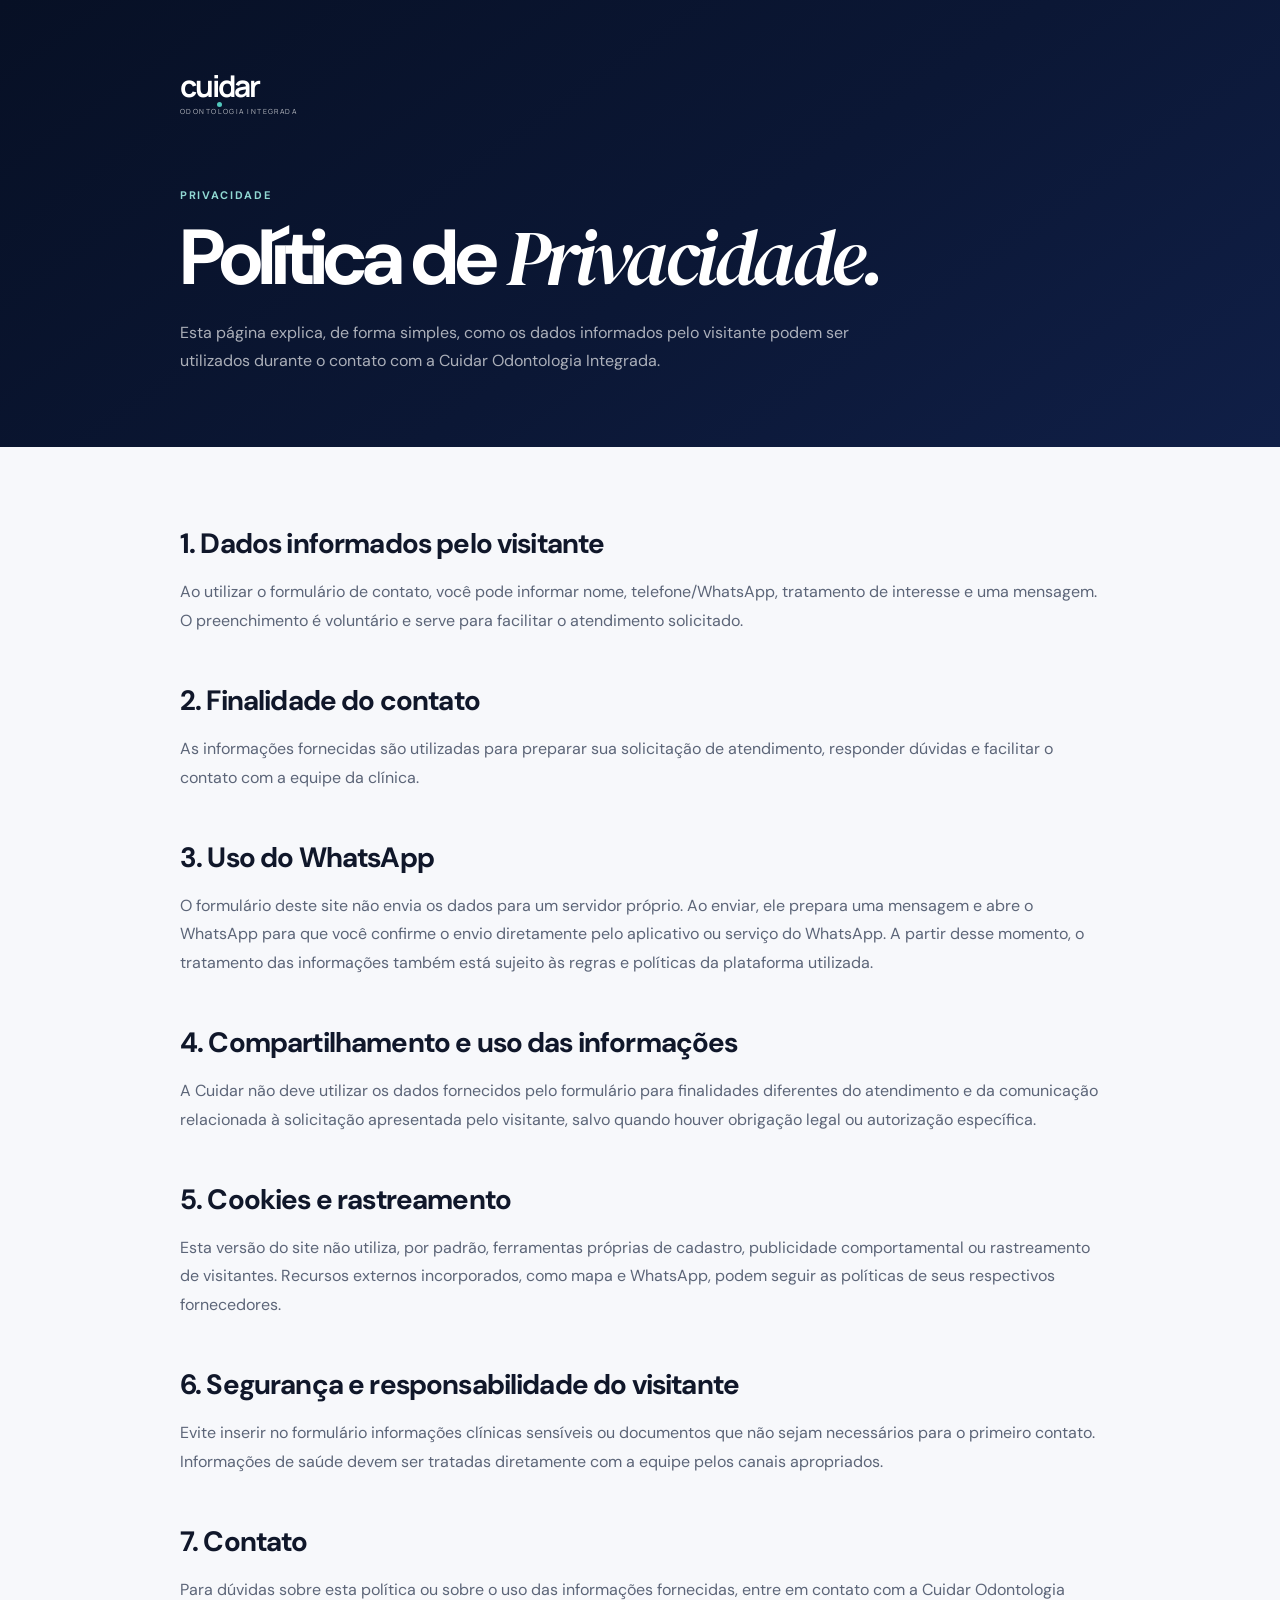
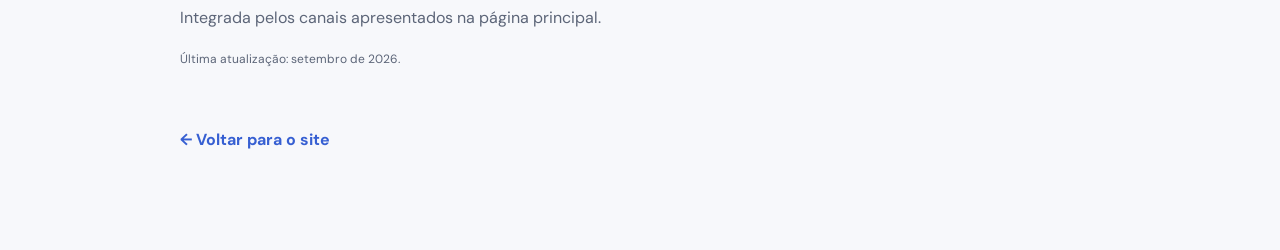
==== politica-de-privacidade.html @ fffa8356 "Site Pronto" ====
<!doctype html>
<html lang="pt-BR">
<head>
  <meta charset="utf-8">
  <meta name="viewport" content="width=device-width, initial-scale=1">
  <meta name="theme-color" content="#0b1530">
  <meta name="description" content="Política de Privacidade da Cuidar Odontologia Integrada.">
  <meta name="robots" content="index,follow">
  <link rel="icon" href="assets/favicon.svg" type="image/svg+xml">
  <title>Política de Privacidade | Cuidar Odontologia Integrada</title>
  <link rel="stylesheet" href="style.css">
  <style>
    .privacy-page{min-height:100vh;background:#f7f8fb;color:#10172a}.privacy-hero{padding:72px max(5vw,24px);background:linear-gradient(145deg,#071025,#0b1735 55%,#101f47);color:#fff}.privacy-shell{width:min(920px,100%);margin:auto}.privacy-brand{display:inline-flex;margin-bottom:72px}.privacy-hero h1{font-size:clamp(44px,7vw,78px);line-height:.96;letter-spacing:-.055em;margin:0}.privacy-hero p{max-width:680px;color:rgba(255,255,255,.66);line-height:1.75;margin:24px 0 0}.privacy-content{padding:78px max(5vw,24px) 100px}.privacy-content h2{font-size:28px;letter-spacing:-.03em;margin:46px 0 14px}.privacy-content h2:first-child{margin-top:0}.privacy-content p,.privacy-content li{color:#5c6578;line-height:1.8}.privacy-content ul{padding-left:22px}.privacy-back{display:inline-flex;margin-top:46px;font-weight:700;color:#365fd2}.privacy-updated{font-size:12px;color:#7a8394;margin-top:14px}@media(max-width:760px){.privacy-hero{padding-top:42px}.privacy-brand{margin-bottom:54px}.privacy-content{padding-top:58px}}
  </style>
</head>
<body class="privacy-page">
  <a class="skip-link" href="#conteudo">Pular para o conteúdo</a>
  <header class="privacy-hero">
    <div class="privacy-shell">
      <a class="brand privacy-brand" href="index.html" aria-label="Voltar para a página inicial da Cuidar">
        <span class="brand-word">cu<span class="brand-dot">i</span>dar</span>
        <span class="brand-sub">Odontologia Integrada</span>
      </a>
      <span class="section-kicker light">Privacidade</span>
      <h1>Política de <em>Privacidade.</em></h1>
      <p>Esta página explica, de forma simples, como os dados informados pelo visitante podem ser utilizados durante o contato com a Cuidar Odontologia Integrada.</p>
    </div>
  </header>
  <main class="privacy-content" id="conteudo">
    <div class="privacy-shell">
      <h2>1. Dados informados pelo visitante</h2>
      <p>Ao utilizar o formulário de contato, você pode informar nome, telefone/WhatsApp, tratamento de interesse e uma mensagem. O preenchimento é voluntário e serve para facilitar o atendimento solicitado.</p>

      <h2>2. Finalidade do contato</h2>
      <p>As informações fornecidas são utilizadas para preparar sua solicitação de atendimento, responder dúvidas e facilitar o contato com a equipe da clínica.</p>

      <h2>3. Uso do WhatsApp</h2>
      <p>O formulário deste site não envia os dados para um servidor próprio. Ao enviar, ele prepara uma mensagem e abre o WhatsApp para que você confirme o envio diretamente pelo aplicativo ou serviço do WhatsApp. A partir desse momento, o tratamento das informações também está sujeito às regras e políticas da plataforma utilizada.</p>

      <h2>4. Compartilhamento e uso das informações</h2>
      <p>A Cuidar não deve utilizar os dados fornecidos pelo formulário para finalidades diferentes do atendimento e da comunicação relacionada à solicitação apresentada pelo visitante, salvo quando houver obrigação legal ou autorização específica.</p>

      <h2>5. Cookies e rastreamento</h2>
      <p>Esta versão do site não utiliza, por padrão, ferramentas próprias de cadastro, publicidade comportamental ou rastreamento de visitantes. Recursos externos incorporados, como mapa e WhatsApp, podem seguir as políticas de seus respectivos fornecedores.</p>

      <h2>6. Segurança e responsabilidade do visitante</h2>
      <p>Evite inserir no formulário informações clínicas sensíveis ou documentos que não sejam necessários para o primeiro contato. Informações de saúde devem ser tratadas diretamente com a equipe pelos canais apropriados.</p>

      <h2>7. Contato</h2>
      <p>Para dúvidas sobre esta política ou sobre o uso das informações fornecidas, entre em contato com a Cuidar Odontologia Integrada pelos canais apresentados na página principal.</p>

      <p class="privacy-updated">Última atualização: setembro de 2026.</p>
      <a class="privacy-back" href="index.html">← Voltar para o site</a>
    </div>
  </main>
</body>
</html>
---- style.css ----
@import url('https://fonts.googleapis.com/css2?family=DM+Sans:wght@400;500;600;700&family=DM+Serif+Display:ital@0;1&family=Instrument+Serif:ital@0;1&family=Manrope:wght@400;500;600;700;800&display=swap');

:root{
  --ink:#10172a;
  --ink-2:#5c6578;
  --navy:#081127;
  --navy-2:#0c1837;
  --blue:#17306d;
  --blue-2:#24498e;
  --electric:#365fd2;
  --aqua:#52c9bd;
  --paper:#f5f7fb;
  --white:#fff;
  --line:rgba(16,23,42,.12);
  --line-dark:rgba(255,255,255,.14);
  --radius:32px;
  --serif:'DM Serif Display', Georgia, serif;
  --sans:'DM Sans', Inter, Arial, sans-serif;
  --shadow:0 30px 80px rgba(8,17,39,.16);
}

*{box-sizing:border-box}
html{scroll-behavior:smooth}
body{
  margin:0;
  color:var(--ink);
  background:var(--paper);
  font-family:var(--sans);
  -webkit-font-smoothing:antialiased;
  overflow-x:hidden;
}
img{display:block;width:100%}
a{color:inherit;text-decoration:none}
a:focus-visible,button:focus-visible,input:focus-visible,textarea:focus-visible,select:focus-visible,summary:focus-visible{outline:3px solid rgba(82,201,189,.72);outline-offset:4px}
button,input,textarea,select{font:inherit}
button{cursor:pointer}
em{font-family:var(--serif);font-weight:400}
::selection{background:var(--aqua);color:var(--navy)}
.skip-link{
  position:fixed;z-index:9999;left:16px;top:-100px;background:#fff;color:#111;padding:12px 18px;border-radius:99px;
}
.skip-link:focus{top:16px}
.site-header{
  position:fixed;inset:0 0 auto 0;z-index:1000;padding:18px 22px;transition:.35s ease;
}
.site-header.scrolled{padding-top:10px}
.nav-shell{
  width:min(1380px,100%);margin:auto;min-height:70px;padding:0 18px 0 22px;display:flex;align-items:center;gap:28px;
  border:1px solid transparent;border-radius:22px;color:white;transition:.35s ease;
}
.site-header.scrolled .nav-shell{
  background:rgba(8,17,39,.82);border-color:rgba(255,255,255,.12);backdrop-filter:blur(18px);box-shadow:0 20px 60px rgba(0,0,0,.15);
}
.brand{display:flex;flex-direction:column;min-width:168px}
.brand-word{font-size:28px;line-height:.9;font-weight:700;letter-spacing:-1.8px}
.brand-dot{position:relative}
.brand-dot:after{content:'';position:absolute;width:5px;height:5px;border-radius:50%;background:var(--aqua);bottom:-1px;left:5px}
.brand-sub{font-size:8px;text-transform:uppercase;letter-spacing:.16em;opacity:.65;margin-top:7px}
.desktop-nav{display:flex;gap:28px;margin-left:auto}
.desktop-nav a{font-size:13px;color:rgba(255,255,255,.75);position:relative}
.desktop-nav a:after{content:'';position:absolute;height:1px;left:0;bottom:-8px;width:0;background:var(--aqua);transition:.25s}
.desktop-nav a:hover:after,.desktop-nav a.active:after{width:100%}
.desktop-nav a:hover,.desktop-nav a.active{color:#fff}
.btn{
  min-height:50px;padding:0 22px;display:inline-flex;align-items:center;justify-content:center;gap:12px;border-radius:99px;border:1px solid transparent;
  font-weight:600;font-size:13px;letter-spacing:-.01em;transition:.25s ease;
}
.btn:hover{transform:translateY(-2px)}
.btn-primary{background:var(--electric);color:white;box-shadow:0 16px 35px rgba(54,95,210,.24)}
.btn-primary:hover{background:#2c52c3}
.btn-nav{border-color:rgba(255,255,255,.25);color:white;min-height:44px;padding:0 18px}
.btn-nav:hover{background:white;color:var(--navy)}
.btn-light{background:white;color:var(--navy)}
.btn-light:hover{background:#eaf0ff}
.menu-toggle{display:none;margin-left:auto;width:46px;height:46px;border:0;border-radius:50%;background:rgba(255,255,255,.1);position:relative}
.menu-toggle span{position:absolute;width:18px;height:1.5px;background:white;left:14px;transition:.25s}
.menu-toggle span:first-child{top:19px}.menu-toggle span:last-child{top:26px}
.menu-toggle.open span:first-child{transform:translateY(3.5px) rotate(45deg)}
.menu-toggle.open span:last-child{transform:translateY(-3.5px) rotate(-45deg)}
.mobile-menu{
  width:min(1380px,calc(100% - 44px));margin:8px auto 0;padding:28px;border-radius:24px;background:#0a1530;color:white;border:1px solid rgba(255,255,255,.12);box-shadow:var(--shadow);
}
.mobile-menu nav{display:flex;flex-direction:column;margin-bottom:24px}
.mobile-menu nav a{padding:15px 0;border-bottom:1px solid rgba(255,255,255,.1);font-size:22px}
.mobile-menu .btn{width:100%}

.hero{
  min-height:100svh;position:relative;background:
    radial-gradient(circle at 78% 24%,rgba(72,121,255,.26),transparent 28%),
    radial-gradient(circle at 20% 80%,rgba(82,201,189,.09),transparent 30%),
    linear-gradient(145deg,#071025,#0b1735 55%,#101f47);
  color:white;padding:132px 5vw 54px;overflow:hidden;
}
.hero:after{
  content:'';position:absolute;inset:0;pointer-events:none;opacity:.2;
  background-image:url("data:image/svg+xml,%3Csvg viewBox='0 0 160 160' xmlns='http://www.w3.org/2000/svg'%3E%3Cfilter id='n'%3E%3CfeTurbulence type='fractalNoise' baseFrequency='.85' numOctaves='3' stitchTiles='stitch'/%3E%3C/filter%3E%3Crect width='100%25' height='100%25' filter='url(%23n)' opacity='.08'/%3E%3C/svg%3E");
}
.hero-grid{width:min(1380px,100%);min-height:calc(100svh - 220px);margin:auto;display:grid;grid-template-columns:1.03fr .97fr;align-items:center;gap:6vw;position:relative;z-index:2}
.hero-copy{padding-top:20px}
.eyebrow,.section-kicker{display:flex;align-items:center;gap:10px;text-transform:uppercase;letter-spacing:.15em;font-size:11px;font-weight:700}
.eyebrow{color:rgba(255,255,255,.66)}
.eyebrow-dot{width:7px;height:7px;border-radius:50%;background:var(--aqua);box-shadow:0 0 0 8px rgba(82,201,189,.08)}
.hero h1{font-size:clamp(56px,6.2vw,102px);line-height:.91;letter-spacing:-.065em;margin:28px 0 26px;max-width:820px}
.hero h1 em{display:inline-block;color:#dfe9ff;font-size:.98em;letter-spacing:-.055em}
.hero-lead{font-size:18px;line-height:1.7;color:rgba(255,255,255,.66);max-width:610px}
.hero-actions{display:flex;align-items:center;gap:26px;margin-top:34px}
.text-link{font-size:13px;color:rgba(255,255,255,.75);border-bottom:1px solid rgba(255,255,255,.25);padding-bottom:5px}
.hero-proof{display:flex;align-items:center;gap:18px;margin-top:50px}
.proof-stack{display:flex}
.proof-stack span{width:38px;height:38px;border-radius:50%;display:grid;place-items:center;background:#18346f;border:2px solid #0a1530;margin-left:-8px;font-size:12px}
.proof-stack span:first-child{margin-left:0}.proof-stack span:nth-child(2){background:#3861d4}.proof-stack span:nth-child(3){background:#1e918b}
.hero-proof p{font-size:12px;line-height:1.55;color:rgba(255,255,255,.6);margin:0}.hero-proof strong{color:white}
.hero-visual{position:relative;display:grid;place-items:center;min-height:660px}
.visual-frame{width:min(470px,75%);aspect-ratio:3/4;border-radius:240px 240px 42px 42px;padding:9px;border:1px solid rgba(255,255,255,.22);position:relative}
.visual-frame:before{content:'';position:absolute;inset:18% -10% -8% 15%;background:linear-gradient(180deg,rgba(52,95,210,.4),rgba(82,201,189,.12));filter:blur(55px);z-index:-1}
.visual-frame img{height:100%;object-fit:cover;object-position:center 18%;border-radius:230px 230px 34px 34px}
.frame-caption{position:absolute;left:-16px;right:-16px;bottom:28px;display:flex;justify-content:space-between;padding:13px 16px;border-radius:99px;background:rgba(7,16,37,.72);backdrop-filter:blur(12px);border:1px solid rgba(255,255,255,.14);font-size:10px;text-transform:uppercase;letter-spacing:.11em}
.orbital-mark{position:absolute;right:0;top:11%;width:126px;height:126px;border-radius:50%;border:1px dashed rgba(255,255,255,.22);display:grid;place-items:center;animation:spin 18s linear infinite}
.orbital-mark:after{content:'';position:absolute;width:9px;height:9px;background:var(--aqua);border-radius:50%;top:4px;left:58px}
.orbital-mark span{font-family:var(--serif);font-style:italic;font-size:21px}
@keyframes spin{to{transform:rotate(360deg)}}
.hero-bottom{width:min(1380px,100%);margin:20px auto 0;display:flex;align-items:center;gap:14px;color:rgba(255,255,255,.45);font-size:9px;text-transform:uppercase;letter-spacing:.16em;position:relative;z-index:2}
.scroll-line{height:1px;width:90px;background:rgba(255,255,255,.25)}
.hero-bottom .cro{margin-left:auto}
.hero-glow{position:absolute;border-radius:50%;filter:blur(70px);pointer-events:none}.hero-glow-a{width:300px;height:300px;background:#24498e;right:-120px;bottom:-120px;opacity:.35}.hero-glow-b{width:190px;height:190px;background:#52c9bd;left:-100px;top:34%;opacity:.12}

.trust-strip{height:70px;background:white;border-bottom:1px solid var(--line);overflow:hidden;display:flex;align-items:center}
.trust-track{display:flex;align-items:center;gap:38px;white-space:nowrap;min-width:max-content;animation:marquee 28s linear infinite;font-size:12px;text-transform:uppercase;letter-spacing:.1em;color:#6a7284}
.trust-track i{width:5px;height:5px;background:var(--aqua);border-radius:50%}
@keyframes marquee{to{transform:translateX(-50%)}}

.section{padding:130px max(5vw,24px)}
.section-head{width:min(1380px,100%);margin:0 auto 70px;display:grid;grid-template-columns:1.2fr .8fr;gap:8vw;align-items:end}
.section-kicker{color:var(--electric);margin-bottom:18px}
.section-kicker.light{color:#91d9d3}
.section h2,.principles h2,.care-differentials h2,.cta-section h2,.contact h2,.faq h2{font-size:clamp(46px,5.7vw,82px);line-height:.97;letter-spacing:-.055em;margin:0}
.section-head p{color:var(--ink-2);line-height:1.8;max-width:520px;margin:0}

.treatments{background:#f7f8fb}
.treatment-list{width:min(1380px,100%);margin:auto;border-top:1px solid var(--line)}
.treatment-card{display:grid;grid-template-columns:70px 1fr 60px;gap:24px;align-items:center;min-height:150px;border-bottom:1px solid var(--line);transition:.35s ease;position:relative;overflow:hidden}
.treatment-card:before{content:'';position:absolute;inset:0;background:var(--navy);transform:translateY(101%);transition:.35s ease;z-index:0}
.treatment-card>*{position:relative;z-index:1}
.treatment-card:hover{padding:0 22px;color:white}.treatment-card:hover:before{transform:translateY(0)}
.treatment-index{font-size:11px;color:#7a8394}
.treatment-main{display:grid;grid-template-columns:1fr 1fr;gap:40px;align-items:center}
.treatment-main h3{font-size:clamp(25px,3vw,40px);letter-spacing:-.04em;margin:0}
.treatment-main p{margin:0;color:var(--ink-2);font-size:14px}.treatment-card:hover p{color:rgba(255,255,255,.6)}
.treatment-arrow{font-size:25px;justify-self:end;transition:.25s}.treatment-card:hover .treatment-arrow{transform:translate(4px,-4px)}

.about{display:grid;grid-template-columns:1fr 1fr;gap:8vw;align-items:center;background:white}
.about-image{
  position:relative;
  display:grid;
  place-items:center;
  overflow:hidden;
  border-radius:var(--radius);
  background:#eef5fa;
  box-shadow:0 24px 70px rgba(17,55,93,.10);
}
.about-image .about-brand-logo{
  width:100%;
  height:auto;
  aspect-ratio:762 / 873;
  object-fit:cover;
  object-position:center;
  border-radius:inherit;
}
.about-copy{max-width:640px}
.about-copy .lead{font-size:22px;line-height:1.55;color:#26324c;margin-top:34px}
.about-copy>p:not(.lead){font-size:15px;line-height:1.9;color:var(--ink-2)}
.signature-block{margin-top:40px;padding-top:24px;border-top:1px solid var(--line);display:flex;flex-direction:column;gap:5px}
.signature-block span{font-size:10px;text-transform:uppercase;letter-spacing:.13em;color:#8b93a2}
.signature-block strong{font-size:19px}.signature-block small{color:#6b7485}

.principles{background:var(--navy);color:white;padding:130px max(5vw,24px)}
.principles-shell{width:min(1380px,100%);margin:auto}
.principles-title{display:grid;grid-template-columns:.6fr 1.4fr;gap:7vw;align-items:end;padding-bottom:70px;border-bottom:1px solid var(--line-dark)}
.principles-title .section-kicker{margin:0}
.principles-grid{display:grid;grid-template-columns:repeat(3,1fr)}
.principles-grid article{padding:48px 42px 12px 0;border-right:1px solid var(--line-dark);min-height:260px}
.principles-grid article+article{padding-left:42px}
.principles-grid article:last-child{border-right:0}
.principles-grid span{font-size:10px;color:#7bd8d0}
.principles-grid h3{font-size:34px;margin:34px 0 12px}
.principles-grid p{max-width:290px;font-size:13px;line-height:1.7;color:rgba(255,255,255,.54)}

.team{background:#eef2f8}
.team-grid{width:min(1380px,100%);margin:auto;display:grid;grid-template-columns:1fr 1fr;gap:26px}
.team-card{background:white;border-radius:var(--radius);overflow:hidden;display:grid;grid-template-columns:1.05fr .95fr;min-height:510px}
.team-photo{position:relative;display:block;overflow:hidden;color:inherit;text-decoration:none}.team-photo img{height:100%;object-fit:cover;transition:.6s ease}
.team-card:hover .team-photo img,.team-photo:focus-visible img{transform:scale(1.035)}
.team-instagram:after{content:'';position:absolute;inset:0;background:linear-gradient(180deg,transparent 55%,rgba(3,18,35,.46) 100%);opacity:.72;transition:opacity .28s ease;pointer-events:none}
.team-instagram-badge{position:absolute;left:18px;bottom:18px;z-index:2;display:inline-flex;align-items:center;gap:9px;max-width:calc(100% - 36px);padding:10px 13px;border:1px solid rgba(255,255,255,.36);border-radius:999px;background:rgba(7,28,51,.58);backdrop-filter:blur(10px);-webkit-backdrop-filter:blur(10px);color:#fff;font-family:var(--sans);font-size:12px;font-weight:700;letter-spacing:.01em;box-shadow:0 10px 28px rgba(0,0,0,.14);transition:transform .28s ease,background .28s ease,border-color .28s ease}
.team-instagram-badge svg{width:18px;height:18px;flex:0 0 18px}
.team-instagram:hover:after,.team-instagram:focus-visible:after{opacity:.9}
.team-instagram:hover .team-instagram-badge,.team-instagram:focus-visible .team-instagram-badge{transform:translateY(-3px);background:rgba(7,28,51,.78);border-color:rgba(255,255,255,.58)}
.team-instagram:focus-visible{outline:3px solid rgba(35,113,244,.45);outline-offset:-3px}
.team-info{padding:46px 36px;display:flex;flex-direction:column;justify-content:flex-end}
.team-info span{font-size:10px;text-transform:uppercase;letter-spacing:.12em;color:var(--electric)}
.team-info h3{font-size:34px;line-height:1.05;letter-spacing:-.04em;margin:14px 0 8px}
.team-info p{margin:0;color:var(--ink-2);font-size:12px}

.clinic-gallery{background:white;overflow:hidden}
.environment-shell{width:min(1380px,100%);margin:auto;display:grid;grid-template-columns:minmax(280px,.7fr) minmax(0,1.45fr);gap:clamp(54px,7vw,110px);align-items:center}
.environment-copy{max-width:470px;align-self:center}
.environment-copy h2{margin:18px 0 26px}
.environment-copy p{margin:0;color:var(--ink-2);font-size:14px;line-height:1.85;max-width:430px}
.environment-notes{display:flex;flex-wrap:wrap;gap:9px 16px;margin-top:38px;padding-top:24px;border-top:1px solid var(--line)}
.environment-notes span{display:inline-flex;align-items:center;gap:9px;color:var(--ink-2);font-size:10px;font-weight:700;text-transform:uppercase;letter-spacing:.09em;white-space:nowrap}
.environment-notes span:before{content:'';width:5px;height:5px;border-radius:50%;background:var(--electric);box-shadow:0 0 0 4px rgba(35,113,244,.08)}
.environment-collage{display:grid;grid-template-columns:minmax(0,1.28fr) minmax(240px,.78fr);gap:18px;min-height:650px}
.environment-side-stack{display:grid;grid-template-rows:.72fr 1.08fr;gap:18px;min-width:0}
.environment-media{position:relative;overflow:hidden;border:1px solid #dbe3ef;background:linear-gradient(145deg,#f6f8fc 0%,#eef3f9 52%,#e7edf6 100%);isolation:isolate;transition:transform .48s cubic-bezier(.22,.61,.36,1),border-color .48s ease,box-shadow .48s ease}
.environment-main-media{min-height:650px;border-radius:32px 16px 32px 32px}
.environment-secondary-media{min-height:245px;border-radius:18px 28px 18px 18px}
.environment-wide-media{min-height:370px;border-radius:18px 18px 32px 18px}
.environment-media:before{content:'';position:absolute;inset:0;background:radial-gradient(circle at 18% 16%,rgba(255,255,255,.9),transparent 27%),linear-gradient(115deg,transparent 0 45%,rgba(35,113,244,.035) 45% 46%,transparent 46% 100%);z-index:-1}
.environment-media:after{content:'';position:absolute;width:210px;height:210px;border:1px solid rgba(20,62,126,.06);border-radius:50%;right:-72px;top:-74px;box-shadow:0 0 0 42px rgba(20,62,126,.018),0 0 0 82px rgba(20,62,126,.012);z-index:-1}
.environment-placeholder-center{position:absolute;inset:0;display:flex;flex-direction:column;align-items:center;justify-content:center;text-align:center;padding:34px;color:#77849a;transition:opacity .4s ease,transform .4s ease}
.environment-placeholder-center svg{width:28px;height:28px;margin-bottom:17px;fill:none;stroke:currentColor;stroke-width:1.35;stroke-linecap:round;stroke-linejoin:round;opacity:.54}
.environment-placeholder-center strong{font-family:var(--serif);font-size:clamp(28px,3vw,42px);font-weight:500;letter-spacing:-.035em;color:#4b5d76}
.environment-placeholder-center span{margin-top:8px;font-size:9px;text-transform:uppercase;letter-spacing:.13em;color:#94a0b2}
.environment-secondary-media .environment-placeholder-center strong,.environment-wide-media .environment-placeholder-center strong{font-size:clamp(24px,2.2vw,32px)}
.environment-media-label{position:absolute;left:22px;right:22px;bottom:20px;display:flex;align-items:flex-end;justify-content:space-between;gap:20px;padding-top:14px;border-top:1px solid rgba(28,61,105,.1);color:#506079}
.environment-media-label small{font-size:9px;letter-spacing:.16em;color:#91a0b5}
.environment-media-label span{font-size:10px;font-weight:700;text-transform:uppercase;letter-spacing:.08em;text-align:right}
.environment-media:hover{transform:scale(1.014);border-color:#bdcce0;box-shadow:0 22px 55px rgba(22,54,97,.09)}
.environment-media:hover .environment-placeholder-center{opacity:.82;transform:scale(.992)}
.environment-reveal-1{transition-delay:.06s}.environment-reveal-2{transition-delay:.14s}.environment-reveal-3{transition-delay:.22s}

.care-differentials{padding:120px max(5vw,24px);background:#0a1530;color:white;display:grid;grid-template-columns:.8fr 1.2fr;gap:7vw;align-items:center}
.results-copy{max-width:560px}
.results-copy p{color:rgba(255,255,255,.58);line-height:1.8;margin:28px 0}
.care-note{display:inline-flex;padding:10px 14px;border:1px solid rgba(255,255,255,.14);border-radius:99px;font-size:10px;text-transform:uppercase;letter-spacing:.08em;color:#a7b2c8}
.care-grid{display:grid;grid-template-columns:repeat(2,minmax(0,1fr));border:1px solid rgba(255,255,255,.14);border-radius:28px;overflow:hidden;background:rgba(255,255,255,.025)}
.care-grid article{min-height:220px;padding:32px;border-right:1px solid rgba(255,255,255,.12);border-bottom:1px solid rgba(255,255,255,.12)}
.care-grid article:nth-child(2n){border-right:0}.care-grid article:nth-last-child(-n+2){border-bottom:0}
.care-grid span{font-size:10px;color:#7bd8d0;letter-spacing:.12em}
.care-grid h3{font-size:24px;line-height:1.12;letter-spacing:-.03em;margin:34px 0 12px}
.care-grid p{margin:0;color:rgba(255,255,255,.54);font-size:13px;line-height:1.7}

.cta-section{padding:100px max(5vw,24px);background:linear-gradient(135deg,#1c3d86,#16306c 55%,#0d2357);color:white;position:relative;overflow:hidden}
.cta-section:before{content:'cuidar';position:absolute;right:-1vw;bottom:-3.5vw;font-family:var(--serif);font-size:24vw;font-style:italic;line-height:.7;color:rgba(255,255,255,.035);pointer-events:none}
.cta-inner{width:min(1080px,100%);margin:auto;text-align:center;position:relative;z-index:2}
.cta-inner p{max-width:650px;margin:28px auto;color:rgba(255,255,255,.64);line-height:1.8}
.cta-inner .btn{margin-top:10px}

.faq{background:#f7f8fb;display:grid;grid-template-columns:.8fr 1.2fr;gap:8vw}
.faq-head{position:sticky;top:130px;align-self:start}
.faq-list{border-top:1px solid var(--line)}
.faq details{border-bottom:1px solid var(--line);padding:0}
.faq summary{list-style:none;cursor:pointer;display:flex;justify-content:space-between;align-items:center;gap:20px;padding:28px 0;font-size:18px;font-weight:600}
.faq summary::-webkit-details-marker{display:none}
.faq summary span{font-size:24px;font-weight:300;transition:.25s}
.faq details[open] summary span{transform:rotate(45deg)}
.faq details p{margin:0 0 28px;color:var(--ink-2);line-height:1.75;max-width:650px}

.contact{display:grid;grid-template-columns:1fr 1fr;background:#071025;color:white}
.contact-panel,.contact-form{padding:110px max(5vw,60px)}
.contact-panel{background:linear-gradient(145deg,#071025,#0e204b)}
.contact-panel h2{margin-bottom:60px}
.contact-data{display:grid;grid-template-columns:1fr 1fr;gap:30px;border-top:1px solid rgba(255,255,255,.14);padding-top:32px}
.contact-data div{display:flex;flex-direction:column;gap:8px}
.contact-data span{font-size:9px;text-transform:uppercase;letter-spacing:.13em;color:#7f8da9}
.contact-data strong{font-size:13px;line-height:1.5;font-weight:500}
.contact-actions{display:flex;align-items:center;gap:24px;margin-top:44px}
.map-link{font-size:12px;color:#b7c1d5}
.contact-map-wrap{margin-top:34px;border:1px solid rgba(255,255,255,.14);border-radius:22px;overflow:hidden;background:#0a1734}
.contact-map-wrap iframe{display:block;width:100%;height:260px;border:0}
.field-help{margin-top:-2px;color:#8991a0;font-size:9px;text-transform:none;letter-spacing:0}
.contact-form>small a{text-decoration:underline;text-underline-offset:3px}
.contact-form{background:#fff;color:var(--ink);display:flex;flex-direction:column;gap:20px}
.form-intro span{font-size:11px;color:var(--electric);text-transform:uppercase;letter-spacing:.13em;font-weight:700}
.form-intro p{color:var(--ink-2);font-size:13px;line-height:1.7}
.contact-form label{display:flex;flex-direction:column;gap:8px}
.contact-form label>span{font-size:10px;text-transform:uppercase;letter-spacing:.11em;color:#687287}
.contact-form input,.contact-form textarea,.contact-form select{width:100%;border:0;border-bottom:1px solid #cfd5df;background:transparent;border-radius:0;padding:13px 0;outline:none;color:var(--ink)}
.contact-form input:focus,.contact-form textarea:focus,.contact-form select:focus{border-color:var(--electric)}
.contact-form .btn{align-self:flex-start;border:0}
.contact-form small{font-size:10px;color:#8991a0;line-height:1.5}

.footer{background:#050b18;color:white;padding:70px max(5vw,24px) 30px}
.footer-top{width:min(1380px,100%);margin:auto;display:grid;grid-template-columns:1fr .45fr .45fr;gap:60px;padding-bottom:60px}
.footer-brand{margin-bottom:22px}.footer-top p{color:rgba(255,255,255,.45);font-size:12px}
.developer-credit{margin-top:12px!important;font-size:11px!important;letter-spacing:.015em;color:rgba(255,255,255,.38)!important}
.developer-credit a{color:rgba(255,255,255,.82);font-size:16px;font-weight:700;text-decoration:none;transition:color .2s ease}
.developer-credit a:hover{color:#10c9c2}
.footer-links{display:flex;flex-direction:column;gap:14px;padding-top:8px}.footer-links a{font-size:12px;color:rgba(255,255,255,.62)}.footer-links a:hover{color:white}
.footer-bottom{width:min(1380px,100%);margin:auto;padding-top:24px;border-top:1px solid rgba(255,255,255,.1);display:flex;gap:28px;flex-wrap:wrap;color:rgba(255,255,255,.35);font-size:9px}
.whatsapp-float{position:fixed;right:22px;bottom:22px;width:58px;height:58px;border-radius:50%;display:grid;place-items:center;background:#25d366;color:white;z-index:900;box-shadow:0 14px 35px rgba(0,0,0,.22);transform:translateY(100px);opacity:0;transition:.35s}
.whatsapp-float.show{transform:none;opacity:1}.whatsapp-float svg{width:25px;fill:currentColor}

.reveal{opacity:0;transform:translateY(26px);transition:opacity .75s cubic-bezier(.22,.61,.36,1),transform .75s cubic-bezier(.22,.61,.36,1)}
.reveal.is-visible{opacity:1;transform:none}

@media(max-width:1080px){
  .desktop-nav{display:none}.menu-toggle{display:block}.btn-nav{display:none}
  .hero{padding-top:120px}.hero-grid{grid-template-columns:1fr 1fr;gap:30px}
  .hero h1{font-size:clamp(48px,7vw,74px)}
  .visual-frame{width:84%}
  .section-head{grid-template-columns:1fr;gap:24px}
  .environment-shell{grid-template-columns:1fr;gap:44px}.environment-copy{max-width:760px}.environment-collage{min-height:580px}.environment-main-media{min-height:580px}
  .team-card{grid-template-columns:1fr;min-height:auto}.team-photo{height:430px}
  .team-info{padding:28px}
  .care-differentials{grid-template-columns:1fr;gap:45px}.results-copy{max-width:760px}
  .faq{grid-template-columns:1fr}.faq-head{position:static}
  .contact{grid-template-columns:1fr}.contact-panel,.contact-form{padding:80px max(5vw,34px)}
}
@media(max-width:760px){
  .site-header{padding:12px}.nav-shell{min-height:62px;padding:0 16px}.brand-word{font-size:24px}.brand-sub{font-size:7px}
  .hero{padding:104px 18px 32px;min-height:auto}
  .hero-grid{display:flex;flex-direction:column;gap:46px;min-height:auto}.hero-copy{order:1}.hero-visual{order:2;min-height:560px;width:100%}
  .hero h1{font-size:clamp(48px,14vw,70px);margin-top:24px}.hero-lead{font-size:15px}.hero-actions{align-items:flex-start;flex-direction:column;gap:18px}
  .hero-proof{margin-top:36px}.hero-bottom{margin-top:30px}.hero-bottom .cro{display:none}
  .visual-frame{width:82%;max-width:400px}.orbital-mark{right:0;width:94px;height:94px}.orbital-mark:after{left:42px}
  .trust-strip{height:58px}
  .section,.principles,.care-differentials{padding:84px 20px}
  .section-head{margin-bottom:42px}.section h2,.principles h2,.care-differentials h2,.cta-section h2,.contact h2,.faq h2{font-size:clamp(42px,12vw,62px)}
  .treatment-card{grid-template-columns:36px 1fr 28px;gap:12px;min-height:128px}.treatment-main{grid-template-columns:1fr;gap:7px}.treatment-main h3{font-size:26px}.treatment-main p{font-size:12px}
  .about{grid-template-columns:1fr;gap:48px}.about-image{width:min(100%,560px);margin-inline:auto}.about-image .about-brand-logo{width:100%;height:auto}.about-copy .lead{font-size:19px}
  .principles-title{grid-template-columns:1fr;gap:22px}.principles-grid{grid-template-columns:1fr}.principles-grid article,.principles-grid article+article{padding:30px 0;border-right:0;border-bottom:1px solid var(--line-dark);min-height:auto}.principles-grid article:last-child{border-bottom:0}
  .team-grid{grid-template-columns:1fr}.team-photo{height:520px}
  .environment-shell{gap:34px}.environment-copy h2{margin-bottom:20px}.environment-notes{margin-top:30px}.environment-collage{display:flex;overflow-x:auto;min-height:0;gap:14px;padding:2px 2px 12px;margin-right:-20px;scroll-snap-type:x mandatory;scroll-padding-left:0;-webkit-overflow-scrolling:touch}.environment-side-stack{display:contents}.environment-media{flex:0 0 82vw;min-width:0;height:470px;min-height:470px;scroll-snap-align:start;border-radius:24px}.environment-secondary-media,.environment-wide-media{height:390px;min-height:390px}.environment-media-label{left:18px;right:18px;bottom:17px}.environment-placeholder-center strong,.environment-secondary-media .environment-placeholder-center strong,.environment-wide-media .environment-placeholder-center strong{font-size:30px}
  .care-differentials{padding-top:90px}.care-grid{grid-template-columns:1fr}
  .cta-section{padding:84px 20px}
  .care-grid article{border-right:0}.care-grid article:not(:last-child){border-bottom:1px solid rgba(255,255,255,.12)}.care-grid article:last-child{border-bottom:0}
  .contact-data{grid-template-columns:1fr}.contact-actions{align-items:flex-start;flex-direction:column}.contact-map-wrap iframe{height:220px}.contact-form .btn{width:100%}
  .footer{padding:60px 20px 26px}.footer-top{grid-template-columns:1fr 1fr}.footer-top>div:first-child{grid-column:1/3}
}
@media(max-width:430px){
  .hero-visual{min-height:500px}.visual-frame{width:86%}.orbital-mark{display:none}
  .about-image{width:100%;max-width:480px}.about-image .about-brand-logo{width:100%;height:auto}.team-photo{height:450px}
  .environment-media{flex-basis:86vw;height:430px;min-height:430px}
  .environment-secondary-media,.environment-wide-media{height:350px;min-height:350px}
  .environment-notes{gap:10px 14px}.environment-notes span{white-space:normal;line-height:1.35}
  .footer-top{grid-template-columns:1fr}.footer-top>div:first-child{grid-column:auto}
}

@media(prefers-reduced-motion:reduce){
  html{scroll-behavior:auto}.reveal{opacity:1;transform:none;transition:none}.orbital-mark,.trust-track{animation:none}.treatment-card,.treatment-card:before,.team-photo img,.environment-media,.environment-placeholder-center{transition:none}
}


/* =========================================================
   HERO — reconstrução visual baseada na referência aprovada
   ========================================================= */
@media (min-width:1081px){
  .site-header{
    padding:18px 5.2vw 0;
  }
  .site-header.scrolled{
    padding:10px 5.2vw 0;
  }
  .nav-shell{
    width:min(1680px,100%);
    min-height:72px;
    padding:0;
    gap:32px;
    border-radius:999px;
  }
  .site-header.scrolled .nav-shell{
    padding:0 20px 0 22px;
  }
  .brand{
    min-width:230px;
  }
  .brand-word{
    font-family:'Manrope',var(--sans);
    font-size:31px;
    font-weight:700;
    letter-spacing:-2.2px;
  }
  .brand-sub{
    font-family:'Manrope',var(--sans);
    font-size:7.5px;
    letter-spacing:.21em;
    opacity:.7;
    margin-top:8px;
  }
  .desktop-nav{
    gap:34px;
  }
  .desktop-nav a{
    font-family:'Manrope',var(--sans);
    font-size:12px;
    font-weight:400;
    color:rgba(255,255,255,.76);
  }
  .btn-nav{
    min-height:50px;
    padding:0 23px;
    margin-left:6px;
    font-family:'Manrope',var(--sans);
    font-size:12px;
    border-color:rgba(185,207,255,.38);
    background:rgba(8,23,52,.08);
  }

  .hero{
    min-height:100vh;
    padding:118px 5.2vw 0;
    background:
      radial-gradient(ellipse at 78% 31%,rgba(28,91,225,.34) 0%,rgba(18,68,163,.18) 24%,transparent 48%),
      radial-gradient(ellipse at 29% 91%,rgba(21,132,167,.10) 0%,transparent 38%),
      linear-gradient(104deg,#041022 0%,#071833 45%,#09275a 100%);
  }
  .hero:before{
    content:'';
    position:absolute;
    inset:0;
    background:radial-gradient(ellipse at center,transparent 40%,rgba(1,7,18,.2) 100%);
    pointer-events:none;
    z-index:0;
  }
  .hero:after{
    opacity:.09;
  }
  .hero-grid{
    width:min(1680px,100%);
    min-height:calc(100vh - 158px);
    grid-template-columns:minmax(0,1.06fr) minmax(480px,.94fr);
    gap:3.2vw;
    align-items:center;
  }
  .hero-copy{
    padding-top:8px;
    align-self:center;
    transform:translateY(-5px);
  }
  .eyebrow{
    font-family:'Manrope',var(--sans);
    font-size:11px;
    font-weight:600;
    letter-spacing:.18em;
    color:rgba(224,234,252,.78);
  }
  .eyebrow-dot{
    width:8px;
    height:8px;
    background:#10c9c2;
    box-shadow:0 0 0 7px rgba(16,201,194,.07),0 0 18px rgba(16,201,194,.58);
  }
  .hero h1{
    max-width:850px;
    margin:22px 0 24px;
    font-family:'Manrope',var(--sans);
    font-size:clamp(76px,5.6vw,108px);
    line-height:.94;
    letter-spacing:-.062em;
    font-weight:800;
  }
  .hero h1 .hero-sans{
    display:block;
  }
  .hero h1 em{
    display:block;
    margin-top:4px;
    font-family:'Instrument Serif',var(--serif);
    font-size:.94em;
    line-height:.91;
    letter-spacing:-.035em;
    font-style:italic;
    font-weight:400;
    color:#e5edff;
  }
  .hero-lead{
    max-width:675px;
    margin:0;
    font-family:'Manrope',var(--sans);
    font-size:16px;
    line-height:1.7;
    letter-spacing:-.012em;
    color:rgba(222,231,247,.72);
  }
  .hero-actions{
    gap:34px;
    margin-top:30px;
  }
  .hero-actions .btn-primary{
    min-height:60px;
    padding:0 31px;
    background:linear-gradient(180deg,#2274ff,#1765ef);
    box-shadow:0 12px 28px rgba(17,91,228,.24);
    font-family:'Manrope',var(--sans);
    font-size:14px;
    font-weight:700;
  }
  .hero-actions .btn-primary:hover{
    background:linear-gradient(180deg,#347fff,#1f69ee);
  }
  .hero-actions .text-link{
    padding-bottom:6px;
    font-family:'Manrope',var(--sans);
    font-size:13px;
    color:rgba(231,237,249,.79);
    border-bottom-color:rgba(232,240,255,.5);
  }
  .hero-proof{
    margin-top:36px;
    gap:18px;
  }
  .proof-stack span{
    width:42px;
    height:42px;
    margin-left:-9px;
    border:1px solid rgba(160,190,255,.26);
    box-shadow:none;
    font-family:'Manrope',var(--sans);
    font-size:12px;
  }
  .proof-stack span:first-child{
    background:#0b285e;
  }
  .proof-stack span:nth-child(2){
    background:#2371f4;
  }
  .proof-stack span:nth-child(3){
    background:#15bdb7;
  }
  .hero-proof p{
    font-family:'Manrope',var(--sans);
    font-size:11px;
    line-height:1.55;
    color:rgba(223,233,249,.58);
  }
  .hero-proof strong{
    font-size:12px;
    font-weight:700;
  }

  .hero-visual{
    min-height:700px;
    justify-self:end;
    width:100%;
    transform:translateY(6px);
  }
  .visual-frame{
    width:clamp(470px,31.5vw,555px);
    aspect-ratio:.785;
    padding:9px;
    border-radius:310px 310px 36px 36px;
    border:1px solid rgba(111,160,255,.58);
    background:rgba(9,31,70,.12);
    box-shadow:0 0 0 1px rgba(76,126,230,.10),0 28px 80px rgba(0,10,35,.24);
  }
  .visual-frame:after{
    content:'';
    position:absolute;
    inset:-11px;
    border:1px solid rgba(92,142,255,.32);
    border-radius:320px 320px 42px 42px;
    pointer-events:none;
  }
  .visual-frame:before{
    inset:10% -11% -5% 6%;
    background:linear-gradient(180deg,rgba(49,104,238,.38),rgba(22,134,170,.07));
    filter:blur(72px);
  }
  .visual-frame img{
    border-radius:300px 300px 29px 29px;
    object-position:center 14%;
    filter:saturate(.96) contrast(1.02) brightness(.98);
  }
  .frame-caption{
    left:9px;
    right:9px;
    bottom:9px;
    min-height:54px;
    align-items:center;
    padding:0 25px;
    border-radius:0 0 28px 28px;
    background:linear-gradient(90deg,rgba(5,17,40,.88),rgba(7,23,52,.80));
    border:0;
    border-top:1px solid rgba(255,255,255,.07);
    font-family:'Manrope',var(--sans);
    font-size:9px;
    letter-spacing:.18em;
    color:rgba(239,244,255,.82);
  }
  .frame-caption:after{
    content:'';
    position:absolute;
    left:36%;
    right:25%;
    top:50%;
    height:1px;
    background:rgba(211,224,250,.27);
  }
  .orbital-mark{
    right:-3%;
    top:11%;
    width:130px;
    height:130px;
    border-color:rgba(158,190,255,.32);
    animation:none;
  }
  .orbital-mark:after{
    width:10px;
    height:10px;
    background:#10c9c2;
    box-shadow:0 0 14px rgba(16,201,194,.45);
    top:auto;
    bottom:22px;
    left:auto;
    right:-2px;
  }
  .orbital-mark span{
    font-family:'Instrument Serif',var(--serif);
    font-size:20px;
    line-height:.95;
    text-align:center;
    color:#edf3ff;
  }
  .hero-bottom{
    width:min(1680px,calc(100% - 10.4vw));
    margin:0 auto;
    position:absolute;
    left:50%;
    bottom:28px;
    transform:translateX(-50%);
    font-family:'Manrope',var(--sans);
    font-size:8px;
    letter-spacing:.18em;
    color:rgba(218,229,249,.42);
  }
  .scroll-line{
    width:102px;
    background:rgba(210,224,250,.27);
  }
}

@media (min-width:1081px) and (max-height:860px){
  .hero{
    padding-top:104px;
  }
  .hero-grid{
    min-height:calc(100vh - 122px);
  }
  .hero h1{
    font-size:clamp(68px,5.25vw,92px);
    margin-top:18px;
    margin-bottom:18px;
  }
  .hero h1 em{
    font-size:.91em;
  }
  .hero-lead{
    font-size:14px;
  }
  .hero-actions{
    margin-top:24px;
  }
  .hero-proof{
    margin-top:28px;
  }
  .hero-visual{
    min-height:620px;
  }
  .visual-frame{
    width:clamp(420px,29vw,500px);
  }
}

@media (max-width:1080px){
  .hero h1 .hero-sans,
  .hero h1 em{
    display:block;
  }
  .hero h1 em{
    font-family:'Instrument Serif',var(--serif);
  }
  .orbital-mark span{
    font-family:'Instrument Serif',var(--serif);
    line-height:1;
    text-align:center;
  }
}

@media (max-width:760px){
  .hero{
    background:
      radial-gradient(ellipse at 72% 52%,rgba(31,89,220,.23),transparent 34%),
      linear-gradient(140deg,#041022,#071833 58%,#0b285b);
  }
  .hero h1{
    font-family:'Manrope',var(--sans);
    font-size:clamp(50px,13.2vw,68px);
    line-height:.94;
    letter-spacing:-.055em;
    margin:22px 0 20px;
  }
  .hero h1 em{
    margin-top:5px;
    font-size:.94em;
    line-height:.92;
    color:#e5edff;
  }
  .hero-lead{
    font-family:'Manrope',var(--sans);
    line-height:1.65;
  }
  .hero-visual{
    min-height:590px;
  }
  .visual-frame{
    width:min(88vw,410px);
    border-color:rgba(111,160,255,.52);
    border-radius:230px 230px 34px 34px;
  }
  .visual-frame:after{
    content:'';
    position:absolute;
    inset:-8px;
    border:1px solid rgba(92,142,255,.30);
    border-radius:240px 240px 40px 40px;
    pointer-events:none;
  }
  .visual-frame img{
    border-radius:220px 220px 27px 27px;
  }
  .orbital-mark{
    display:none;
  }
}

/* Hero professional portrait — isolated override */
.hero .hero-professional-photo{
  width:100%;
  height:100%;
  object-fit:cover;
  object-position:center 10%;
  display:block;
}

@media (max-width:760px){
  .hero .hero-professional-photo{
    object-position:52% 8%;
  }
}


/* =========================================================
   HERO — fidelidade final à referência enviada (desktop)
   ========================================================= */
.hero-line-art,
.hero-side-note{display:none}

@media (min-width:1081px){
  .hero{
    min-height:100svh;
    padding:118px 5.2vw 0;
    isolation:isolate;
    background:
      radial-gradient(ellipse at 74% 29%,rgba(29,93,225,.36) 0%,rgba(17,64,154,.18) 26%,transparent 49%),
      radial-gradient(ellipse at 56% 70%,rgba(21,82,171,.12) 0%,transparent 40%),
      radial-gradient(ellipse at 18% 93%,rgba(20,124,155,.12) 0%,transparent 30%),
      linear-gradient(104deg,#031022 0%,#06162f 43%,#08265a 100%);
  }
  .hero:before{
    background:
      radial-gradient(ellipse at center,transparent 35%,rgba(1,7,18,.20) 100%),
      linear-gradient(90deg,rgba(0,5,14,.13),transparent 42%,rgba(8,39,92,.06));
  }
  .hero:after{opacity:.065}

  .hero-line-art{
    display:block;
    position:absolute;
    inset:0;
    width:100%;
    height:100%;
    z-index:1;
    pointer-events:none;
    overflow:visible;
  }
  .hero-line-art path{
    fill:none;
    stroke:#2d72e7;
    stroke-width:1.2;
    vector-effect:non-scaling-stroke;
    opacity:.24;
  }
  .hero-line-art path:nth-child(2),
  .hero-line-art path:nth-child(5){opacity:.12}
  .hero-line-art path:nth-child(3){opacity:.17}

  .hero-grid{
    width:min(1540px,100%);
    min-height:calc(100svh - 158px);
    grid-template-columns:minmax(0,1.055fr) minmax(500px,.945fr);
    gap:2.2vw;
    align-items:start;
  }
  .hero-copy{
    align-self:start;
    padding-top:43px;
    transform:none;
    position:relative;
    z-index:3;
  }
  .eyebrow{
    font-size:11px;
    letter-spacing:.185em;
  }
  .hero h1{
    max-width:720px;
    margin:24px 0 24px;
    font-size:clamp(78px,5.45vw,98px);
    line-height:.91;
    letter-spacing:-.061em;
  }
  .hero h1 em{
    margin-top:8px;
    font-size:clamp(66px,4.4vw,79px);
    line-height:.94;
    letter-spacing:-.035em;
  }
  .hero-lead{
    max-width:650px;
    font-size:15.5px;
    line-height:1.65;
    color:rgba(222,231,247,.72);
  }
  .hero-actions{
    margin-top:30px;
    gap:40px;
  }
  .hero-actions .btn-primary{
    min-height:60px;
    padding:0 32px;
    background:linear-gradient(180deg,#287cff 0%,#1767ef 100%);
  }
  .hero-proof{
    margin-top:38px;
  }

  .hero-visual{
    align-self:start;
    min-height:714px;
    width:100%;
    transform:translateX(-4.7vw);
    z-index:3;
  }
  .visual-frame{
    width:clamp(500px,32.4vw,556px);
    aspect-ratio:.786;
    padding:9px;
    border-radius:310px 310px 34px 34px;
    border-color:rgba(88,145,255,.68);
    background:rgba(8,28,65,.12);
    box-shadow:
      0 0 0 1px rgba(67,123,235,.08),
      0 28px 86px rgba(0,11,37,.23);
  }
  .visual-frame:after{
    inset:-10px;
    border-color:rgba(76,134,255,.34);
    border-radius:320px 320px 42px 42px;
    box-shadow:0 0 0 9px rgba(46,100,216,.035);
  }
  .visual-frame:before{
    inset:7% -15% -7% 1%;
    background:
      radial-gradient(circle at 62% 32%,rgba(48,110,245,.30),transparent 44%),
      linear-gradient(180deg,rgba(44,101,235,.23),rgba(17,122,164,.06));
    filter:blur(70px);
  }
  .visual-frame img,
  .hero .hero-professional-photo{
    object-position:50% 10%;
    border-radius:300px 300px 27px 27px;
    filter:saturate(.97) contrast(1.025) brightness(.985);
  }
  .frame-caption{
    left:9px;
    right:9px;
    bottom:9px;
    min-height:54px;
    padding:0 24px;
    border-radius:0 0 26px 26px;
    background:linear-gradient(90deg,rgba(4,16,38,.95),rgba(5,22,52,.91));
    color:rgba(231,239,255,.74);
  }
  .frame-caption:after{
    left:40%;
    right:24%;
    background:rgba(201,218,250,.28);
  }

  .orbital-mark{
    right:-10.5%;
    top:9.5%;
    width:132px;
    height:132px;
    border-color:rgba(139,179,255,.36);
  }
  .orbital-mark:after{
    width:9px;
    height:9px;
    bottom:24px;
    right:-3px;
  }
  .orbital-mark span{
    font-size:20px;
    line-height:.92;
  }

  .hero-side-note{
    display:flex;
    position:absolute;
    z-index:2;
    right:3.35vw;
    top:42.1%;
    width:98px;
    flex-direction:column;
    align-items:flex-start;
    gap:12px;
    pointer-events:none;
    color:rgba(151,180,230,.43);
    font-family:'Manrope',var(--sans);
    font-size:9px;
    font-weight:500;
    line-height:1;
    text-transform:uppercase;
    letter-spacing:.25em;
  }
  .side-note-line{
    width:1px;
    height:62px;
    margin:0 0 15px 8px;
    background:linear-gradient(180deg,rgba(112,164,255,.78),rgba(112,164,255,.18));
  }

  .hero-bottom{
    width:min(1540px,calc(100% - 10.4vw));
    bottom:28px;
  }

  .hero-glow-a{
    width:440px;
    height:440px;
    right:-190px;
    bottom:-190px;
    background:#204eaa;
    opacity:.20;
    filter:blur(95px);
  }
  .hero-glow-b{
    width:360px;
    height:210px;
    left:-135px;
    top:auto;
    bottom:-70px;
    background:linear-gradient(90deg,#0a777f,#173f70);
    opacity:.13;
    filter:blur(62px);
    transform:rotate(-13deg);
  }
}

@media (min-width:1081px) and (max-height:860px){
  .hero-copy{padding-top:30px}
  .hero h1{font-size:clamp(68px,5vw,90px)}
  .hero h1 em{font-size:clamp(58px,4.05vw,72px)}
  .hero-visual{min-height:625px;transform:translateX(-4.3vw)}
  .visual-frame{width:clamp(430px,29.2vw,500px)}
  .hero-side-note{top:43.5%}
}

@media (max-width:1080px){
  .hero-line-art,
  .hero-side-note{display:none}
}

/* =========================================================
   HERO — pixel-match final da referência 1714 × 918
   Mantém o restante do site intacto.
   ========================================================= */
@media (min-width:1081px){
  /* Navbar: mesma leitura de margem, escala e respiro da referência */
  .site-header{
    padding:13px 5.2vw 0;
  }
  .site-header.scrolled{
    padding:10px 5.2vw 0;
  }
  .nav-shell{
    width:min(1540px,100%);
    min-height:72px;
    padding:0;
    gap:32px;
  }
  .brand{min-width:230px}
  .brand-word{
    font-size:30px;
    line-height:.92;
    letter-spacing:-2.15px;
  }
  .brand-sub{
    font-size:7px;
    margin-top:7px;
    letter-spacing:.205em;
  }
  .desktop-nav{gap:32px}
  .desktop-nav a{font-size:12px}
  .btn-nav{
    min-height:50px;
    padding:0 22px;
    margin-left:5px;
  }

  /* Fundo e geometria principal */
  .hero{
    min-height:100svh;
    padding:118px 5.2vw 0;
    background:
      radial-gradient(ellipse 46% 57% at 74% 28%,rgba(27,91,226,.35) 0%,rgba(19,65,158,.18) 31%,transparent 63%),
      radial-gradient(ellipse 34% 52% at 58% 66%,rgba(19,72,166,.12) 0%,transparent 65%),
      radial-gradient(ellipse 31% 26% at 7% 96%,rgba(28,139,154,.10) 0%,transparent 68%),
      linear-gradient(103deg,#031022 0%,#06162f 43%,#08265a 100%);
  }
  .hero:before{
    background:
      radial-gradient(ellipse at 50% 48%,transparent 40%,rgba(1,7,18,.19) 100%),
      linear-gradient(90deg,rgba(0,5,14,.16),transparent 43%,rgba(8,39,92,.05));
  }
  .hero:after{opacity:.055}

  /* Curvas técnicas visíveis na referência */
  .hero-line-art{
    opacity:1;
  }
  .hero-line-art path{
    stroke:#2d72e7;
    stroke-width:1.15;
    opacity:.23;
  }
  .hero-line-art path:nth-child(2),
  .hero-line-art path:nth-child(5){opacity:.11}
  .hero-line-art path:nth-child(3){opacity:.16}

  .hero-grid{
    width:min(1540px,100%);
    min-height:calc(100svh - 158px);
    grid-template-columns:minmax(0,1.055fr) minmax(500px,.945fr);
    gap:2.2vw;
    align-items:start;
  }
  .hero-copy{
    align-self:start;
    padding-top:43px;
    padding-left:5px;
    transform:none;
  }
  .eyebrow{
    font-size:11px;
    font-weight:600;
    letter-spacing:.185em;
  }
  .eyebrow-dot{
    width:8px;
    height:8px;
    box-shadow:0 0 0 7px rgba(16,201,194,.065),0 0 17px rgba(16,201,194,.53);
  }

  /* Tipografia calibrada para a captura de referência */
  .hero h1{
    max-width:720px;
    margin:24px 0 24px;
    font-size:clamp(78px,5.45vw,98px);
    line-height:.91;
    letter-spacing:-.061em;
  }
  .hero h1 .hero-sans{display:block}
  .hero h1 em{
    display:block;
    margin-top:8px;
    font-size:clamp(66px,4.4vw,79px);
    line-height:.94;
    letter-spacing:-.035em;
  }
  .hero-lead{
    max-width:650px;
    font-size:15.5px;
    line-height:1.65;
    color:rgba(222,231,247,.72);
  }
  .hero-actions{
    margin-top:30px;
    gap:40px;
  }
  .hero-actions .btn-primary{
    min-height:60px;
    padding:0 32px;
    font-size:14px;
    background:linear-gradient(180deg,#287cff 0%,#1767ef 100%);
    box-shadow:0 12px 28px rgba(17,91,228,.20);
  }
  .hero-actions .text-link{
    font-size:13px;
    padding-bottom:6px;
  }
  .hero-proof{
    margin-top:38px;
    gap:18px;
  }
  .proof-stack span{
    width:42px;
    height:42px;
  }

  /* Retrato e moldura: posição, proporção e arco da referência */
  .hero-visual{
    align-self:start;
    min-height:714px;
    width:100%;
    transform:translateX(-4.7vw);
  }
  .visual-frame{
    width:clamp(500px,32.4vw,556px);
    aspect-ratio:.786;
    padding:9px;
    border-radius:310px 310px 34px 34px;
    border:1px solid rgba(88,145,255,.68);
    background:rgba(8,28,65,.12);
    box-shadow:
      0 0 0 1px rgba(67,123,235,.08),
      0 0 0 9px rgba(46,100,216,.025),
      0 28px 86px rgba(0,11,37,.23);
  }
  .visual-frame:after{
    inset:-10px;
    border-color:rgba(76,134,255,.34);
    border-radius:320px 320px 42px 42px;
    box-shadow:0 0 0 9px rgba(46,100,216,.035);
  }
  .visual-frame:before{
    inset:7% -15% -7% 1%;
    background:
      radial-gradient(circle at 62% 32%,rgba(48,110,245,.30),transparent 44%),
      linear-gradient(180deg,rgba(44,101,235,.23),rgba(17,122,164,.06));
    filter:blur(70px);
  }
  .visual-frame img,
  .hero .hero-professional-photo{
    object-position:50% 10%;
    border-radius:300px 300px 27px 27px;
    filter:saturate(.97) contrast(1.025) brightness(.985);
  }
  .frame-caption{
    left:9px;
    right:9px;
    bottom:9px;
    min-height:54px;
    padding:0 24px;
    border-radius:0 0 26px 26px;
    background:linear-gradient(90deg,rgba(4,16,38,.95),rgba(5,22,52,.91));
    color:rgba(231,239,255,.74);
  }
  .frame-caption:after{
    left:40%;
    right:24%;
    background:rgba(201,218,250,.28);
  }

  /* Selo e informação vertical */
  .orbital-mark{
    right:-7%;
    top:9.5%;
    width:140px;
    height:140px;
    border-color:rgba(139,179,255,.36);
  }
  .orbital-mark:after{
    width:9px;
    height:9px;
    bottom:25px;
    right:-3px;
  }
  .orbital-mark span{
    font-size:20px;
    line-height:.92;
  }
  .hero-side-note{
    right:4.7vw;
    top:42.1%;
    width:98px;
    gap:12px;
    font-size:9px;
    letter-spacing:.25em;
  }
  .side-note-line{
    height:62px;
    margin:0 0 15px 8px;
  }

  /* Rodapé visual do hero na mesma altura da referência */
  .hero-bottom{
    width:min(1540px,calc(100% - 10.4vw));
    bottom:48px;
    font-size:8px;
    letter-spacing:.18em;
  }
  .scroll-line{width:102px}

  /* Atmosfera difusa no canto inferior esquerdo */
  .hero-glow-b{
    width:390px;
    height:220px;
    left:-145px;
    top:auto;
    bottom:-72px;
    opacity:.13;
    filter:blur(62px);
    transform:rotate(-13deg);
  }
  .hero-glow-b:before,
  .hero-glow-b:after{
    content:'';
    position:absolute;
    border-radius:999px;
    pointer-events:none;
  }
  .hero-glow-b:before{
    width:235px;
    height:44px;
    left:55px;
    top:12px;
    background:rgba(39,115,145,.16);
    filter:blur(14px);
    transform:rotate(28deg);
  }
  .hero-glow-b:after{
    width:180px;
    height:34px;
    left:5px;
    top:86px;
    background:rgba(33,105,134,.12);
    filter:blur(13px);
    transform:rotate(-22deg);
  }
}

/* Notebook baixo: preserva o enquadramento sem cortar conteúdo */
@media (min-width:1081px) and (max-height:860px){
  .site-header{padding-top:10px}
  .hero{padding-top:104px}
  .hero-copy{padding-top:30px}
  .hero h1{font-size:clamp(68px,5vw,90px);margin-top:18px;margin-bottom:18px}
  .hero h1 em{font-size:clamp(58px,4.05vw,72px)}
  .hero-lead{font-size:14px}
  .hero-actions{margin-top:24px}
  .hero-proof{margin-top:28px}
  .hero-visual{min-height:625px;transform:translateX(-4.3vw)}
  .visual-frame{width:clamp(430px,29.2vw,500px)}
  .hero-side-note{top:43.5%}
  .hero-bottom{bottom:28px}
}

@media (max-width:560px){
  .team-instagram-badge{left:14px;bottom:14px;max-width:calc(100% - 28px);padding:9px 11px;font-size:11px}
  .team-instagram-badge svg{width:17px;height:17px;flex-basis:17px}
}
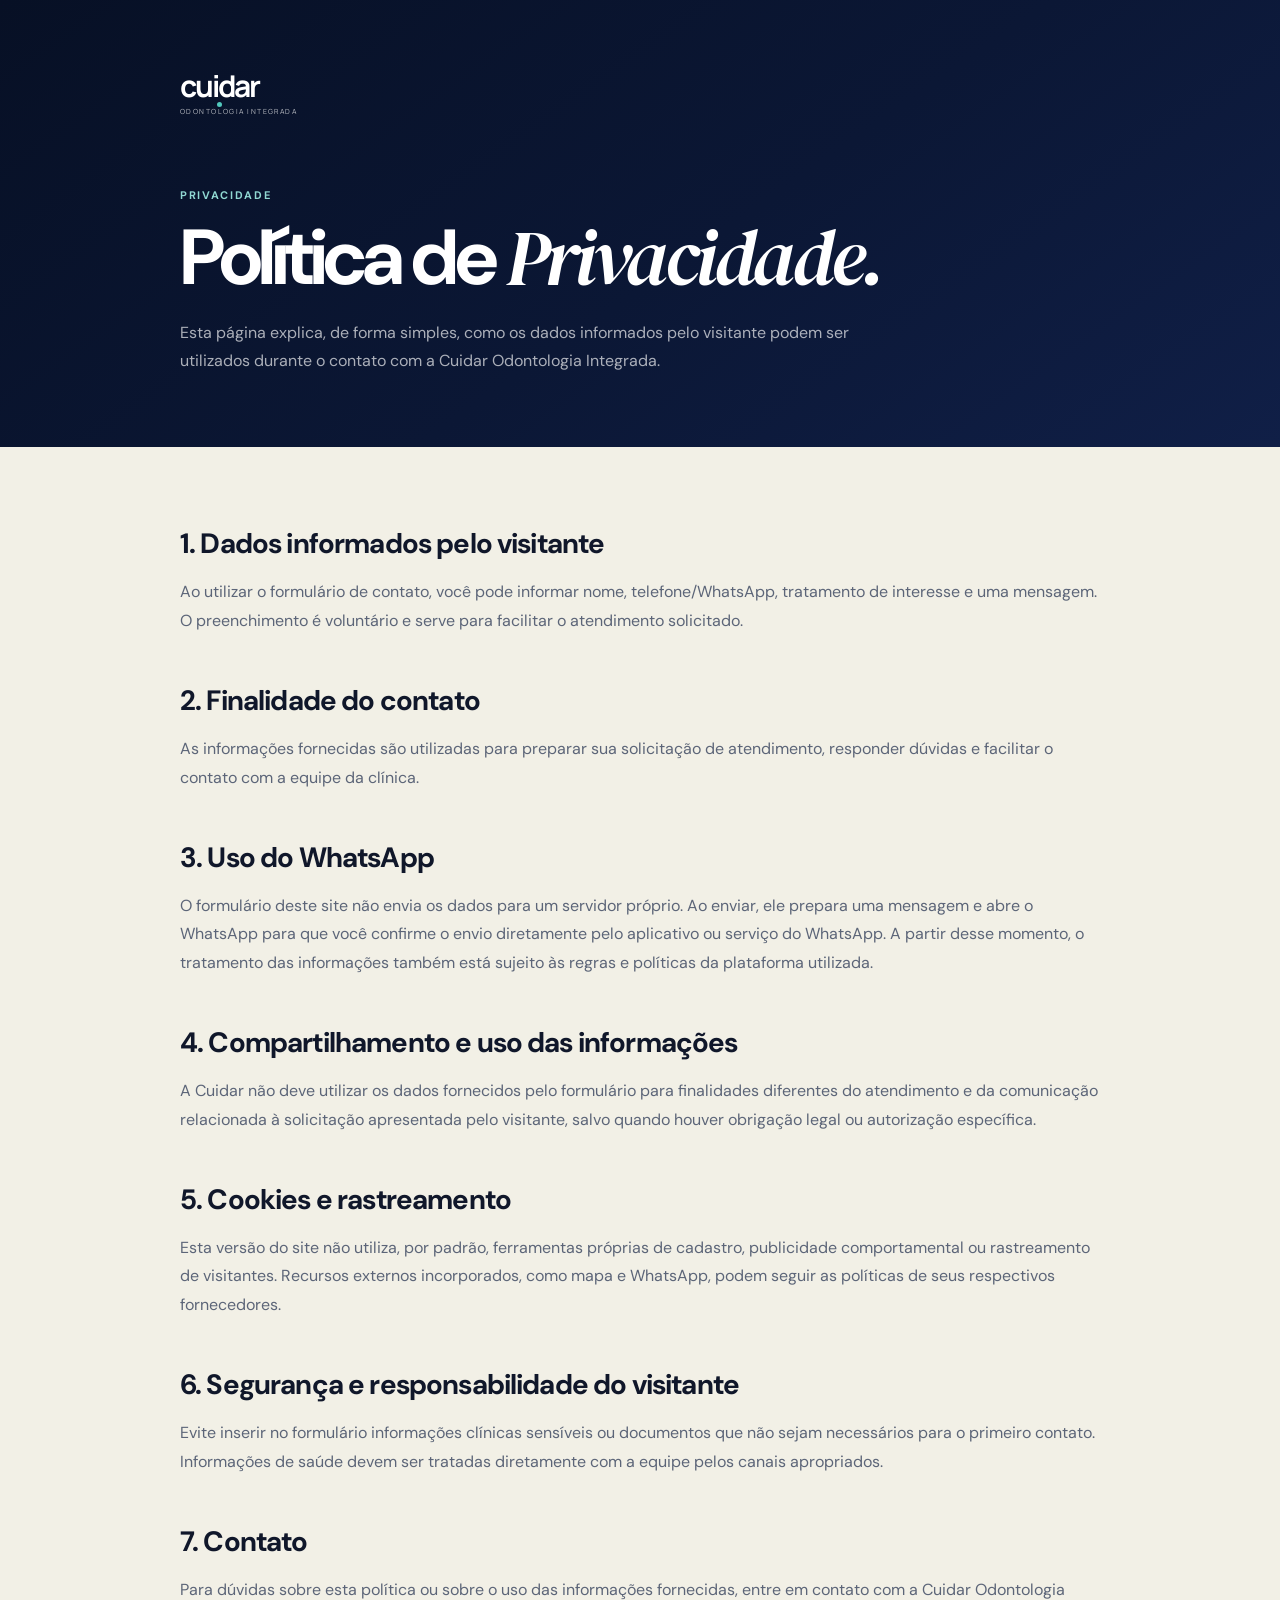
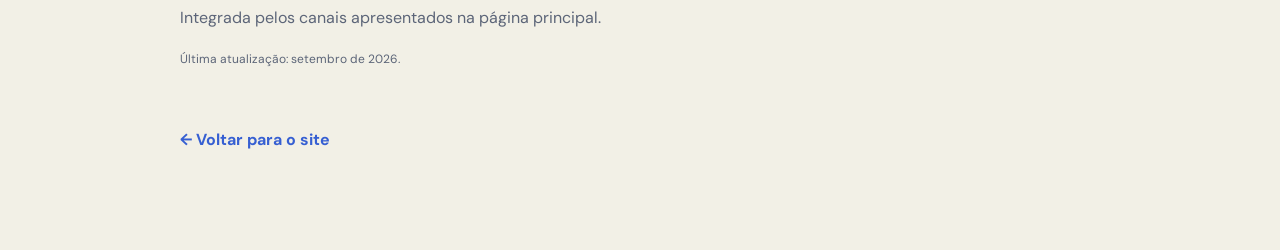
==== commit 3180e1e6: "Animações colocadas" ====
--- a/politica-de-privacidade.html
+++ b/politica-de-privacidade.html
@@ -10,7 +10,7 @@
   <title>Política de Privacidade | Cuidar Odontologia Integrada</title>
   <link rel="stylesheet" href="style.css">
   <style>
-    .privacy-page{min-height:100vh;background:#f7f8fb;color:#10172a}.privacy-hero{padding:72px max(5vw,24px);background:linear-gradient(145deg,#071025,#0b1735 55%,#101f47);color:#fff}.privacy-shell{width:min(920px,100%);margin:auto}.privacy-brand{display:inline-flex;margin-bottom:72px}.privacy-hero h1{font-size:clamp(44px,7vw,78px);line-height:.96;letter-spacing:-.055em;margin:0}.privacy-hero p{max-width:680px;color:rgba(255,255,255,.66);line-height:1.75;margin:24px 0 0}.privacy-content{padding:78px max(5vw,24px) 100px}.privacy-content h2{font-size:28px;letter-spacing:-.03em;margin:46px 0 14px}.privacy-content h2:first-child{margin-top:0}.privacy-content p,.privacy-content li{color:#5c6578;line-height:1.8}.privacy-content ul{padding-left:22px}.privacy-back{display:inline-flex;margin-top:46px;font-weight:700;color:#365fd2}.privacy-updated{font-size:12px;color:#7a8394;margin-top:14px}@media(max-width:760px){.privacy-hero{padding-top:42px}.privacy-brand{margin-bottom:54px}.privacy-content{padding-top:58px}}
+    .privacy-page{min-height:100vh;background:#F2F0E6;color:#10172a}.privacy-hero{padding:72px max(5vw,24px);background:linear-gradient(145deg,#071025,#0b1735 55%,#101f47);color:#fff}.privacy-shell{width:min(920px,100%);margin:auto}.privacy-brand{display:inline-flex;margin-bottom:72px}.privacy-hero h1{font-size:clamp(44px,7vw,78px);line-height:.96;letter-spacing:-.055em;margin:0}.privacy-hero p{max-width:680px;color:rgba(255,255,255,.66);line-height:1.75;margin:24px 0 0}.privacy-content{padding:78px max(5vw,24px) 100px}.privacy-content h2{font-size:28px;letter-spacing:-.03em;margin:46px 0 14px}.privacy-content h2:first-child{margin-top:0}.privacy-content p,.privacy-content li{color:#5c6578;line-height:1.8}.privacy-content ul{padding-left:22px}.privacy-back{display:inline-flex;margin-top:46px;font-weight:700;color:#365fd2}.privacy-updated{font-size:12px;color:#7a8394;margin-top:14px}@media(max-width:760px){.privacy-hero{padding-top:42px}.privacy-brand{margin-bottom:54px}.privacy-content{padding-top:58px}}
   </style>
 </head>
 <body class="privacy-page">
--- a/style.css
+++ b/style.css
@@ -9,7 +9,9 @@
   --blue-2:#24498e;
   --electric:#365fd2;
   --aqua:#52c9bd;
-  --paper:#f5f7fb;
+  --paper:#F2F0E6;
+  --paper-soft:#F7F5EE;
+  --paper-muted:#ECE9DE;
   --white:#fff;
   --line:rgba(16,23,42,.12);
   --line-dark:rgba(255,255,255,.14);
@@ -124,7 +126,7 @@
 .hero-bottom .cro{margin-left:auto}
 .hero-glow{position:absolute;border-radius:50%;filter:blur(70px);pointer-events:none}.hero-glow-a{width:300px;height:300px;background:#24498e;right:-120px;bottom:-120px;opacity:.35}.hero-glow-b{width:190px;height:190px;background:#52c9bd;left:-100px;top:34%;opacity:.12}
 
-.trust-strip{height:70px;background:white;border-bottom:1px solid var(--line);overflow:hidden;display:flex;align-items:center}
+.trust-strip{height:70px;background:var(--paper);border-bottom:1px solid var(--line);overflow:hidden;display:flex;align-items:center}
 .trust-track{display:flex;align-items:center;gap:38px;white-space:nowrap;min-width:max-content;animation:marquee 28s linear infinite;font-size:12px;text-transform:uppercase;letter-spacing:.1em;color:#6a7284}
 .trust-track i{width:5px;height:5px;background:var(--aqua);border-radius:50%}
 @keyframes marquee{to{transform:translateX(-50%)}}
@@ -136,7 +138,7 @@
 .section h2,.principles h2,.care-differentials h2,.cta-section h2,.contact h2,.faq h2{font-size:clamp(46px,5.7vw,82px);line-height:.97;letter-spacing:-.055em;margin:0}
 .section-head p{color:var(--ink-2);line-height:1.8;max-width:520px;margin:0}
 
-.treatments{background:#f7f8fb}
+.treatments{background:var(--paper-soft)}
 .treatment-list{width:min(1380px,100%);margin:auto;border-top:1px solid var(--line)}
 .treatment-card{display:grid;grid-template-columns:70px 1fr 60px;gap:24px;align-items:center;min-height:150px;border-bottom:1px solid var(--line);transition:.35s ease;position:relative;overflow:hidden}
 .treatment-card:before{content:'';position:absolute;inset:0;background:var(--navy);transform:translateY(101%);transition:.35s ease;z-index:0}
@@ -148,7 +150,7 @@
 .treatment-main p{margin:0;color:var(--ink-2);font-size:14px}.treatment-card:hover p{color:rgba(255,255,255,.6)}
 .treatment-arrow{font-size:25px;justify-self:end;transition:.25s}.treatment-card:hover .treatment-arrow{transform:translate(4px,-4px)}
 
-.about{display:grid;grid-template-columns:1fr 1fr;gap:8vw;align-items:center;background:white}
+.about{display:grid;grid-template-columns:1fr 1fr;gap:8vw;align-items:center;background:var(--paper)}
 .about-image{
   position:relative;
   display:grid;
@@ -185,7 +187,7 @@
 .principles-grid h3{font-size:34px;margin:34px 0 12px}
 .principles-grid p{max-width:290px;font-size:13px;line-height:1.7;color:rgba(255,255,255,.54)}
 
-.team{background:#eef2f8}
+.team{background:var(--paper-muted)}
 .team-grid{width:min(1380px,100%);margin:auto;display:grid;grid-template-columns:1fr 1fr;gap:26px}
 .team-card{background:white;border-radius:var(--radius);overflow:hidden;display:grid;grid-template-columns:1.05fr .95fr;min-height:510px}
 .team-photo{position:relative;display:block;overflow:hidden;color:inherit;text-decoration:none}.team-photo img{height:100%;object-fit:cover;transition:.6s ease}
@@ -201,7 +203,7 @@
 .team-info h3{font-size:34px;line-height:1.05;letter-spacing:-.04em;margin:14px 0 8px}
 .team-info p{margin:0;color:var(--ink-2);font-size:12px}
 
-.clinic-gallery{background:white;overflow:hidden}
+.clinic-gallery{background:var(--paper);overflow:hidden}
 .environment-shell{width:min(1380px,100%);margin:auto;display:grid;grid-template-columns:minmax(280px,.7fr) minmax(0,1.45fr);gap:clamp(54px,7vw,110px);align-items:center}
 .environment-copy{max-width:470px;align-self:center}
 .environment-copy h2{margin:18px 0 26px}
@@ -246,7 +248,7 @@
 .cta-inner p{max-width:650px;margin:28px auto;color:rgba(255,255,255,.64);line-height:1.8}
 .cta-inner .btn{margin-top:10px}
 
-.faq{background:#f7f8fb;display:grid;grid-template-columns:.8fr 1.2fr;gap:8vw}
+.faq{background:var(--paper-soft);display:grid;grid-template-columns:.8fr 1.2fr;gap:8vw}
 .faq-head{position:sticky;top:130px;align-self:start}
 .faq-list{border-top:1px solid var(--line)}
 .faq details{border-bottom:1px solid var(--line);padding:0}
@@ -1262,3 +1264,60 @@
   .team-instagram-badge{left:14px;bottom:14px;max-width:calc(100% - 28px);padding:9px 11px;font-size:11px}
   .team-instagram-badge svg{width:17px;height:17px;flex-basis:17px}
 }
+
+/* =========================================================
+   SplitText — reveal premium por palavras
+   Adaptado para o projeto estático da Cuidar, sem React/GSAP.
+   ========================================================= */
+.split-parent{
+  --split-delay:55ms;
+  --split-duration:.9s;
+}
+.split-word-mask{
+  display:inline-block;
+  overflow:clip;
+  vertical-align:bottom;
+  padding-bottom:.08em;
+  margin-bottom:-.08em;
+}
+.split-word{
+  display:inline-block;
+  opacity:0;
+  transform:translate3d(0,.72em,0);
+  filter:blur(7px);
+  transform-origin:50% 100%;
+  transition:
+    opacity var(--split-duration) cubic-bezier(.16,1,.3,1),
+    transform var(--split-duration) cubic-bezier(.16,1,.3,1),
+    filter var(--split-duration) cubic-bezier(.16,1,.3,1);
+  transition-delay:calc(var(--split-index,0) * var(--split-delay));
+  will-change:transform,opacity,filter;
+}
+.split-parent.split-visible .split-word{
+  opacity:1;
+  transform:translate3d(0,0,0);
+  filter:blur(0);
+}
+.split-parent.split-complete .split-word{
+  will-change:auto;
+}
+
+/* No mobile, evita criar uma pilha de camadas filtradas no WebKit/Safari. */
+@media(max-width:1080px){
+  .split-word{
+    transform:translate3d(0,18px,0);
+    filter:none;
+  }
+  .split-parent.split-visible .split-word{
+    transform:translate3d(0,0,0);
+  }
+}
+
+@media(prefers-reduced-motion:reduce){
+  .split-word{
+    opacity:1!important;
+    transform:none!important;
+    filter:none!important;
+    transition:none!important;
+  }
+}
